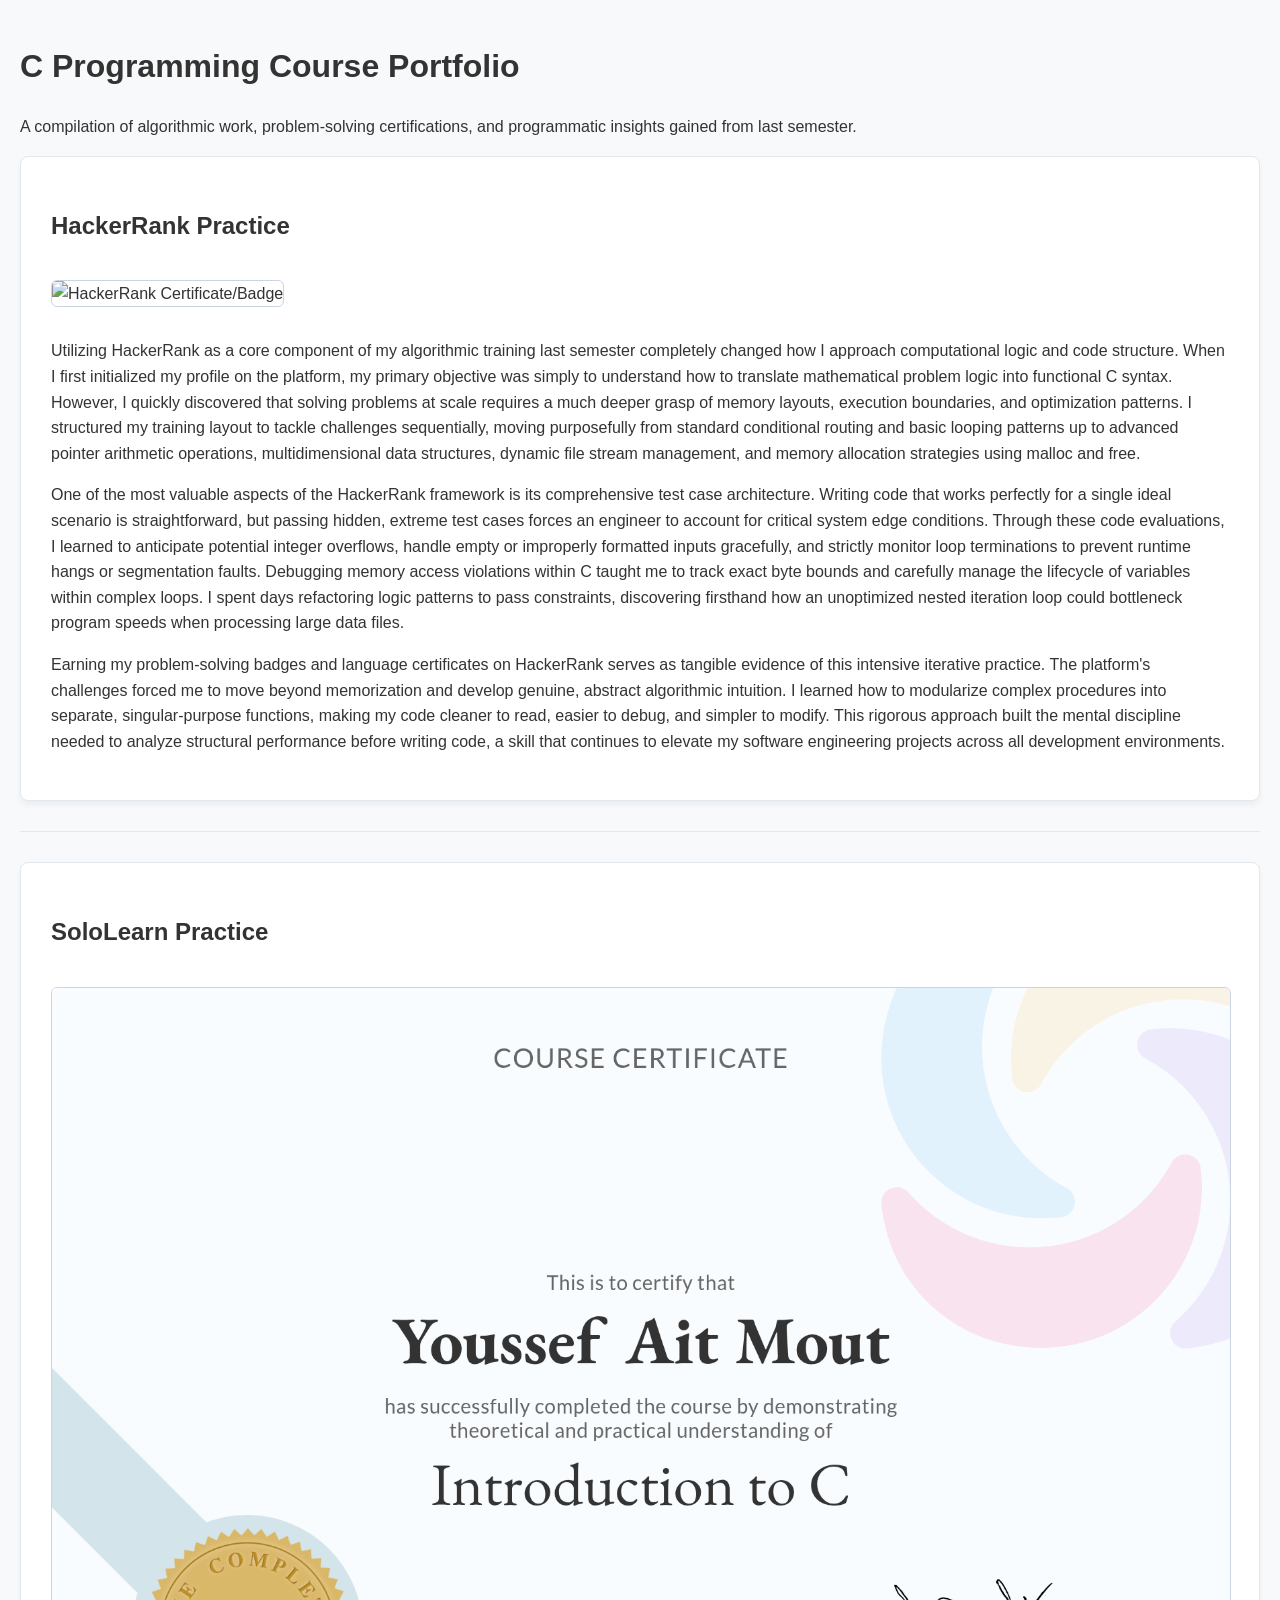
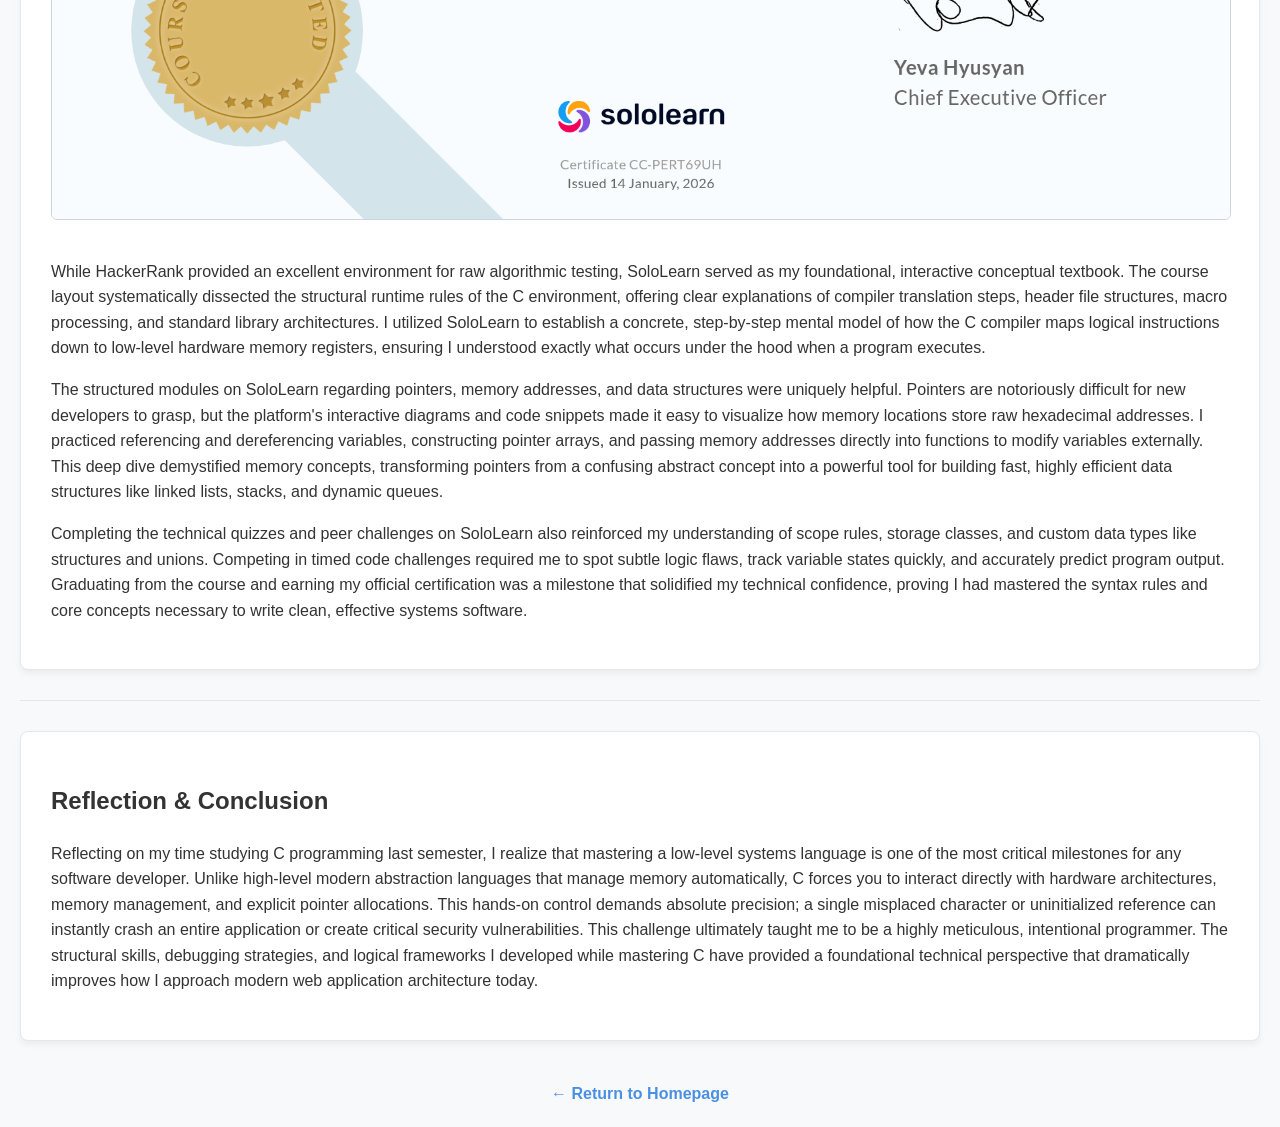
==== workincprogramming.html @ ca88c14c "Update workincprogramming.html" ====
<!DOCTYPE html>
<html lang="en">
<head>
    <meta charset="UTF-8">
    <meta name="viewport" content="width=device-width, initial-scale=1.0">
    <title>C Programming Achievements</title>
    <link rel="stylesheet" href="style.css">
</head>
<body>

    <header class="page-header">
        <h1>C Programming Course Portfolio</h1>
        <p>A compilation of algorithmic work, problem-solving certifications, and programmatic insights gained from last semester.</p>
    </header>

    <section class="c-section">
        <h2>HackerRank Practice</h2>
        <div class="badge-container">
            <img src="images/hackerrank-cert.jpg" alt="HackerRank Certificate/Badge" class="cert-img">
        </div>
        <p>Utilizing HackerRank as a core component of my algorithmic training last semester completely changed how I approach computational logic and code structure. When I first initialized my profile on the platform, my primary objective was simply to understand how to translate mathematical problem logic into functional C syntax. However, I quickly discovered that solving problems at scale requires a much deeper grasp of memory layouts, execution boundaries, and optimization patterns. I structured my training layout to tackle challenges sequentially, moving purposefully from standard conditional routing and basic looping patterns up to advanced pointer arithmetic operations, multidimensional data structures, dynamic file stream management, and memory allocation strategies using malloc and free.</p>
        
        <p>One of the most valuable aspects of the HackerRank framework is its comprehensive test case architecture. Writing code that works perfectly for a single ideal scenario is straightforward, but passing hidden, extreme test cases forces an engineer to account for critical system edge conditions. Through these code evaluations, I learned to anticipate potential integer overflows, handle empty or improperly formatted inputs gracefully, and strictly monitor loop terminations to prevent runtime hangs or segmentation faults. Debugging memory access violations within C taught me to track exact byte bounds and carefully manage the lifecycle of variables within complex loops. I spent days refactoring logic patterns to pass constraints, discovering firsthand how an unoptimized nested iteration loop could bottleneck program speeds when processing large data files.</p>
        
        <p>Earning my problem-solving badges and language certificates on HackerRank serves as tangible evidence of this intensive iterative practice. The platform's challenges forced me to move beyond memorization and develop genuine, abstract algorithmic intuition. I learned how to modularize complex procedures into separate, singular-purpose functions, making my code cleaner to read, easier to debug, and simpler to modify. This rigorous approach built the mental discipline needed to analyze structural performance before writing code, a skill that continues to elevate my software engineering projects across all development environments.</p>
    </section>

    <hr>

    <section class="c-section">
        <h2>SoloLearn Practice</h2>
        <div class="badge-container">
            <img src="0b287949-46a9-4703-b251-1698bf367032.png" alt="SoloLearn Certificate" class="cert-img">
        </div>
        <p>While HackerRank provided an excellent environment for raw algorithmic testing, SoloLearn served as my foundational, interactive conceptual textbook. The course layout systematically dissected the structural runtime rules of the C environment, offering clear explanations of compiler translation steps, header file structures, macro processing, and standard library architectures. I utilized SoloLearn to establish a concrete, step-by-step mental model of how the C compiler maps logical instructions down to low-level hardware memory registers, ensuring I understood exactly what occurs under the hood when a program executes.</p>
        
        <p>The structured modules on SoloLearn regarding pointers, memory addresses, and data structures were uniquely helpful. Pointers are notoriously difficult for new developers to grasp, but the platform's interactive diagrams and code snippets made it easy to visualize how memory locations store raw hexadecimal addresses. I practiced referencing and dereferencing variables, constructing pointer arrays, and passing memory addresses directly into functions to modify variables externally. This deep dive demystified memory concepts, transforming pointers from a confusing abstract concept into a powerful tool for building fast, highly efficient data structures like linked lists, stacks, and dynamic queues.</p>
        
        <p>Completing the technical quizzes and peer challenges on SoloLearn also reinforced my understanding of scope rules, storage classes, and custom data types like structures and unions. Competing in timed code challenges required me to spot subtle logic flaws, track variable states quickly, and accurately predict program output. Graduating from the course and earning my official certification was a milestone that solidified my technical confidence, proving I had mastered the syntax rules and core concepts necessary to write clean, effective systems software.</p>
    </section>

    <hr>

    <section class="c-section">
        <h2>Reflection & Conclusion</h2>
        <p>Reflecting on my time studying C programming last semester, I realize that mastering a low-level systems language is one of the most critical milestones for any software developer. Unlike high-level modern abstraction languages that manage memory automatically, C forces you to interact directly with hardware architectures, memory management, and explicit pointer allocations. This hands-on control demands absolute precision; a single misplaced character or uninitialized reference can instantly crash an entire application or create critical security vulnerabilities. This challenge ultimately taught me to be a highly meticulous, intentional programmer. The structural skills, debugging strategies, and logical frameworks I developed while mastering C have provided a foundational technical perspective that dramatically improves how I approach modern web application architecture today.</p>
    </section>

    <footer class="back-footer">
        <a href="index.html" class="back-link">&larr; Return to Homepage</a>
    </footer>

</body>
</html>
---- style.css ----
/* Rule 1: Global Page Base Reset & Typography */
body {
    font-family: 'Segoe UI', Tahoma, Geneva, Verdana, sans-serif;
    line-height: 1.6;
    background-color: #f8f9fa;
    color: #333333;
    margin: 0;
    padding: 20px;
}

/* Rule 2: Section Block Formatting & Containers */
section {
    background-color: #ffffff;
    border: 1px solid #e2e8f0;
    border-radius: 8px;
    padding: 30px;
    margin-bottom: 25px;
    box-shadow: 0 4px 6px rgba(0, 0, 0, 0.05);
}

/* Rule 3: Profile Header Formatting Grid Layout */
.profile-container {
    display: flex;
    align-items: center;
    gap: 25px;
}

/* Rule 4: Circular Responsive Profile Avatar Styling */
.profile-pic {
    width: 150px;
    height: 150px;
    border-radius: 50%;
    object-fit: cover;
    border: 3px solid #4a90e2;
}

/* Rule 5: Action Button & Anchor Hyperlink Interactivity */
.btn {
    display: inline-block;
    background-color: #4a90e2;
    color: #ffffff;
    text-decoration: none;
    padding: 10px 20px;
    border-radius: 50px;
    font-weight: bold;
    transition: background-color 0.3s ease;
}
.btn:hover {
    background-color: #357abd;
}

/* Rule 6: List Presentation for Web Exercises */
.exercise-list {
    list-style-type: none;
    padding-left: 0;
}
.exercise-list li {
    background: #ffffff;
    margin: 10px 0;
    padding: 15px;
    border-left: 4px solid #4a90e2;
    border-radius: 0 4px 4px 0;
    box-shadow: 0 2px 4px rgba(0,0,0,0.02);
}
.exercise-list a {
    color: #e24a4a;
    font-weight: bold;
    text-decoration: none;
}
.exercise-list a:hover {
    text-decoration: underline;
}

/* Rule 7: C Programming Certificate Display Responsive Elements */
.cert-img {
    max-width: 100%;
    height: auto;
    border: 1px solid #cbd5e1;
    border-radius: 6px;
    margin: 15px 0;
}

/* Rule 8: Global Horizontal Break Divider Styling */
hr {
    border: 0;
    height: 1px;
    background: #e2e8f0;
    margin: 30px 0;
}

/* Rule 9: Sticky Navigation Back Footer Control Elements */
.back-footer {
    margin-top: 40px;
    text-align: center;
}
.back-link {
    color: #4a90e2;
    text-decoration: none;
    font-weight: bold;
}
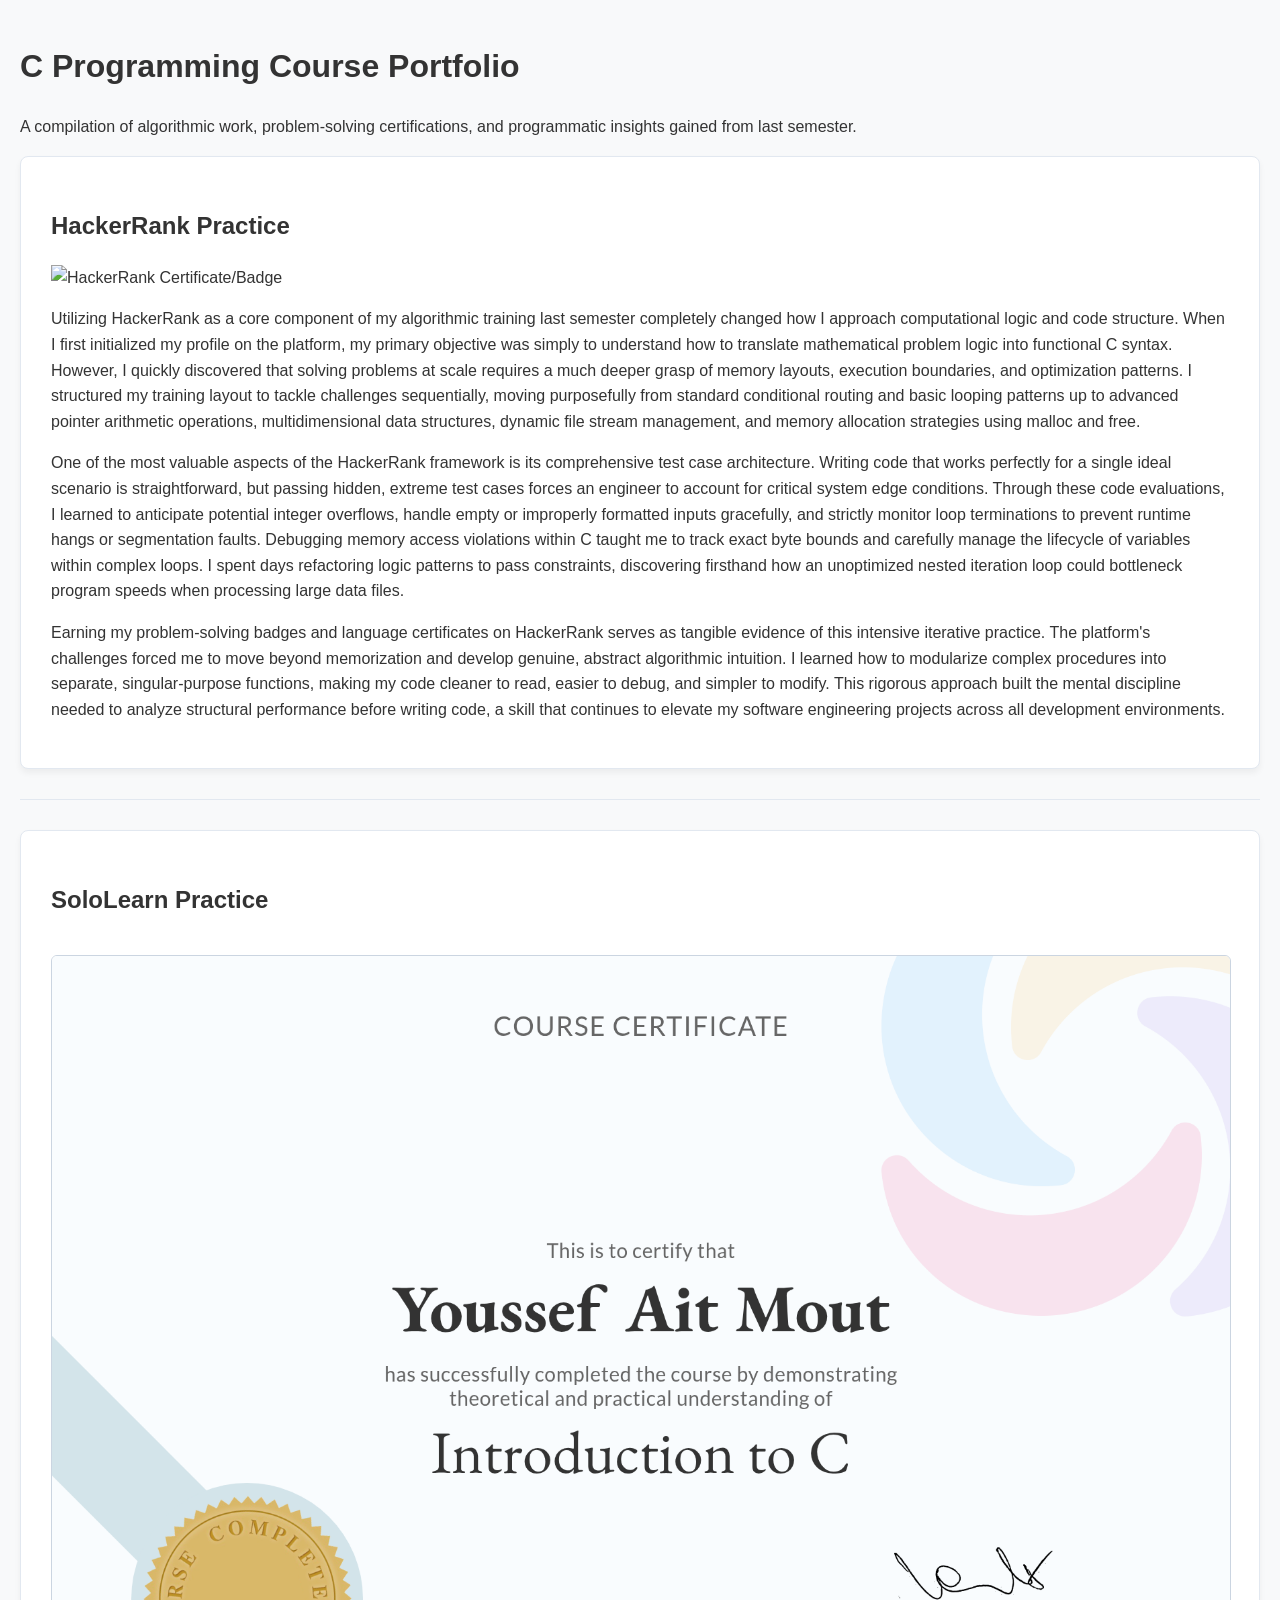
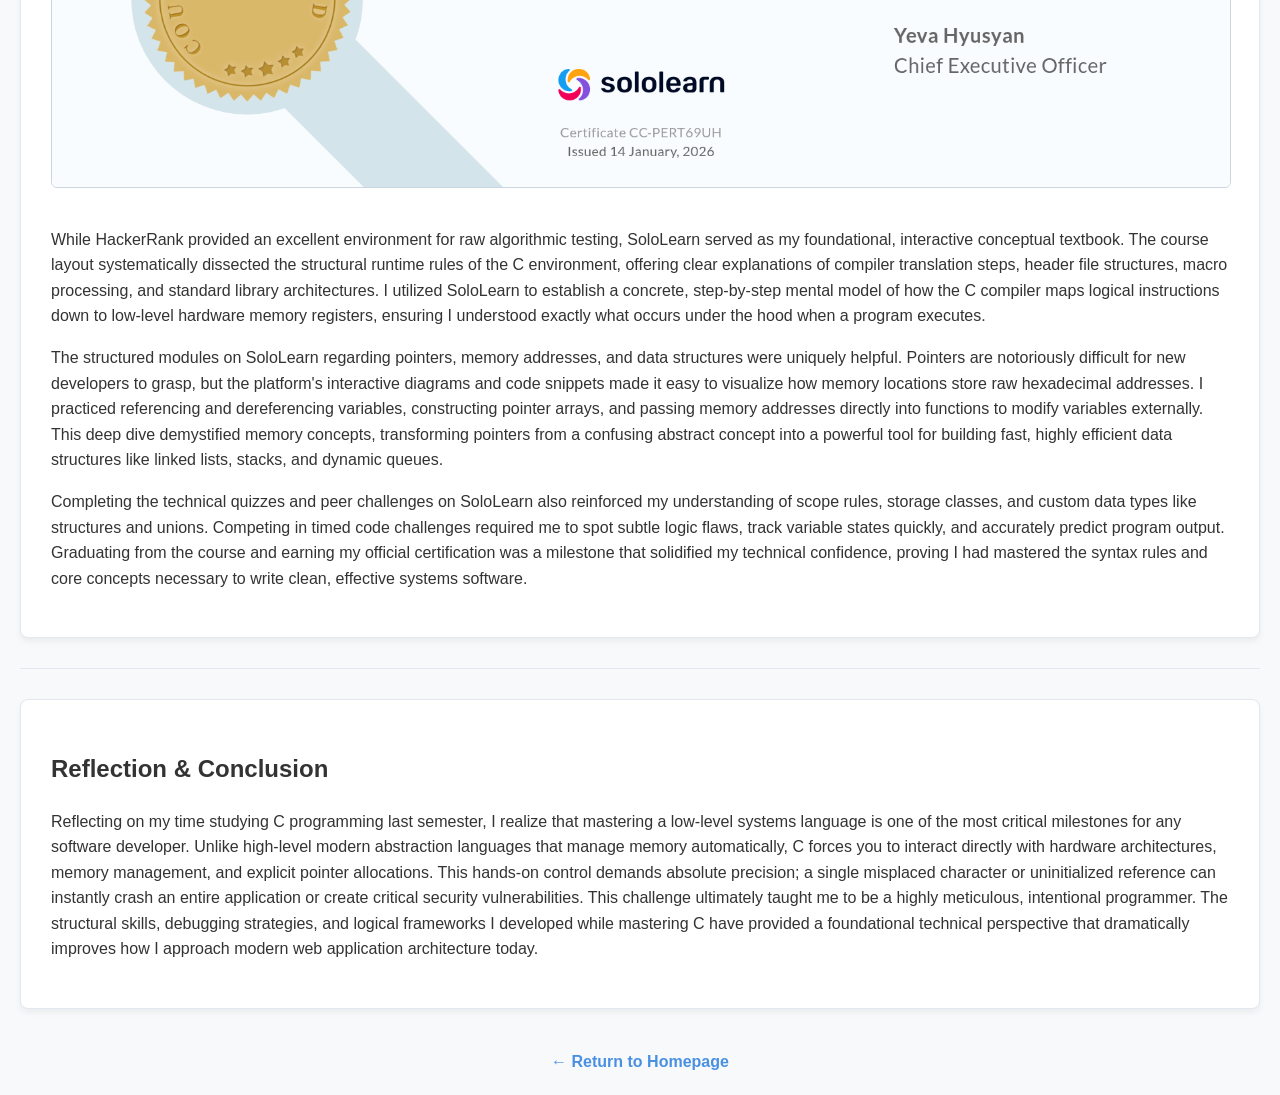
==== commit 1f4739d7: "Update workincprogramming.html" ====
--- a/workincprogramming.html
+++ b/workincprogramming.html
@@ -16,7 +16,7 @@
     <section class="c-section">
         <h2>HackerRank Practice</h2>
         <div class="badge-container">
-            <img src="images/hackerrank-cert.jpg" alt="HackerRank Certificate/Badge" class="cert-img">
+            <img src="images/hackerrank-cert.jpg" alt="HackerRank Certificate/Badge" width="300">
         </div>
         <p>Utilizing HackerRank as a core component of my algorithmic training last semester completely changed how I approach computational logic and code structure. When I first initialized my profile on the platform, my primary objective was simply to understand how to translate mathematical problem logic into functional C syntax. However, I quickly discovered that solving problems at scale requires a much deeper grasp of memory layouts, execution boundaries, and optimization patterns. I structured my training layout to tackle challenges sequentially, moving purposefully from standard conditional routing and basic looping patterns up to advanced pointer arithmetic operations, multidimensional data structures, dynamic file stream management, and memory allocation strategies using malloc and free.</p>
         
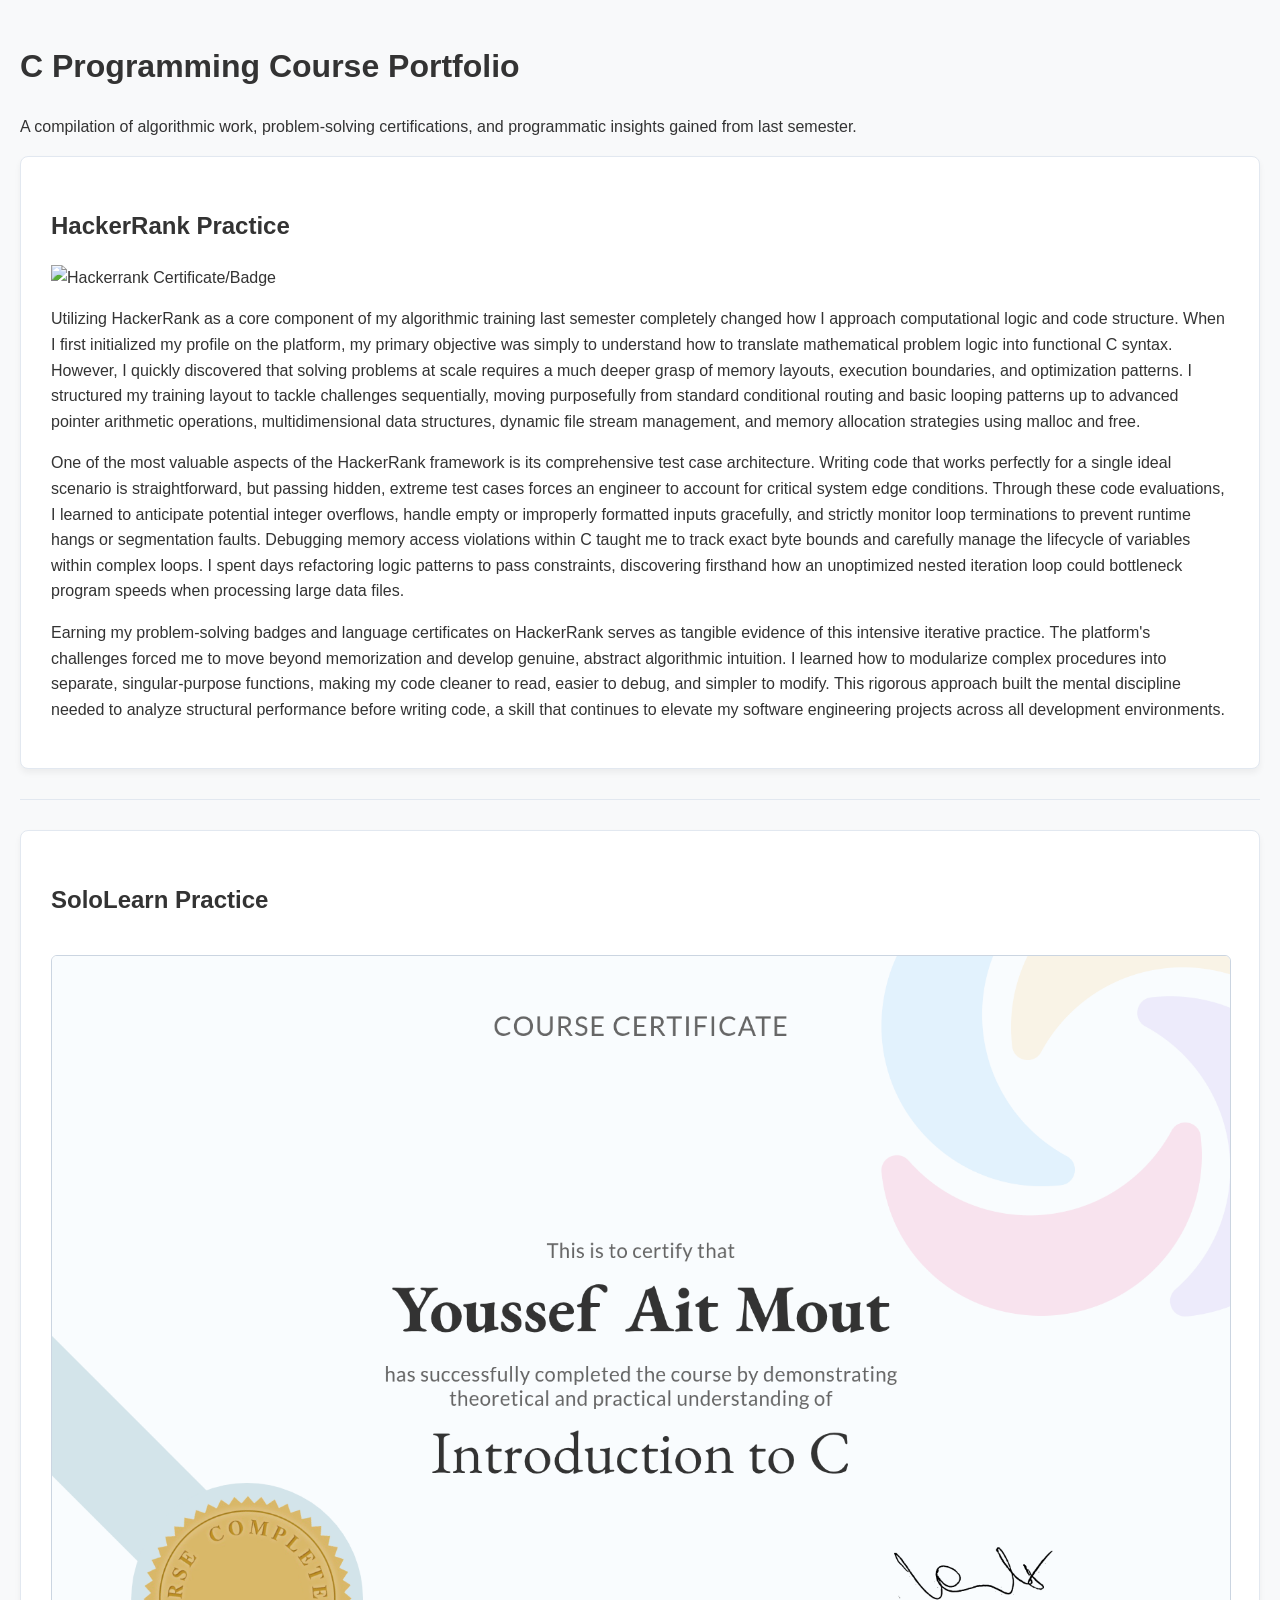
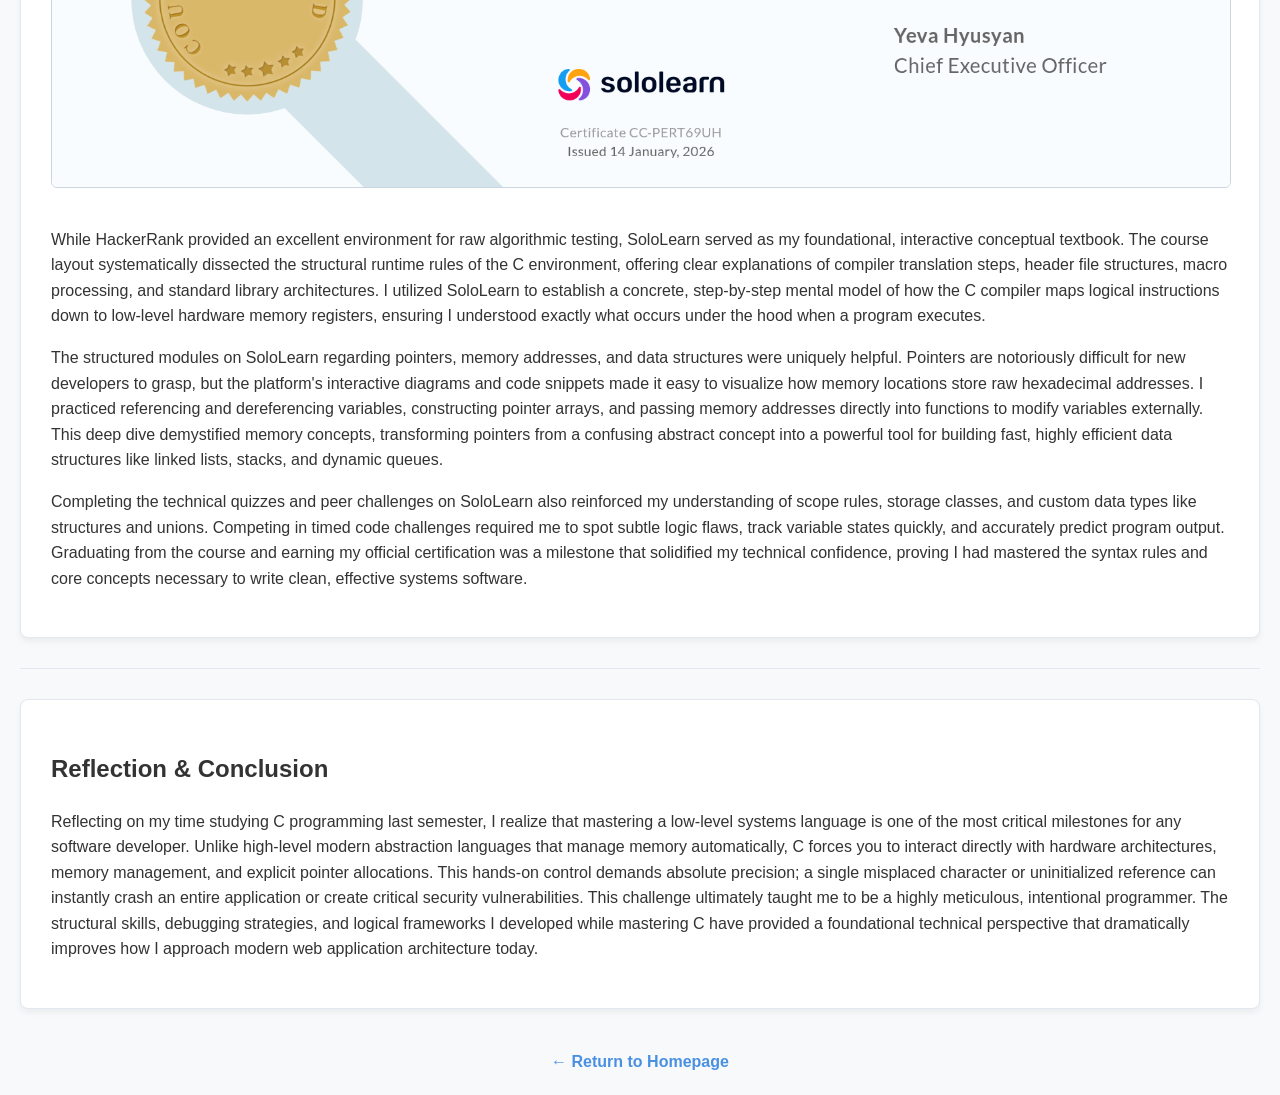
==== commit f1fcb731: "Fix typo in HackerRank badge alt text" ====
--- a/workincprogramming.html
+++ b/workincprogramming.html
@@ -16,7 +16,7 @@
     <section class="c-section">
         <h2>HackerRank Practice</h2>
         <div class="badge-container">
-            <img src="images/hackerrank-cert.jpg" alt="HackerRank Certificate/Badge" width="300">
+            <img src="images/hackerrank.jpg" alt="Hackerrank Certificate/Badge" width="300">
         </div>
         <p>Utilizing HackerRank as a core component of my algorithmic training last semester completely changed how I approach computational logic and code structure. When I first initialized my profile on the platform, my primary objective was simply to understand how to translate mathematical problem logic into functional C syntax. However, I quickly discovered that solving problems at scale requires a much deeper grasp of memory layouts, execution boundaries, and optimization patterns. I structured my training layout to tackle challenges sequentially, moving purposefully from standard conditional routing and basic looping patterns up to advanced pointer arithmetic operations, multidimensional data structures, dynamic file stream management, and memory allocation strategies using malloc and free.</p>
         
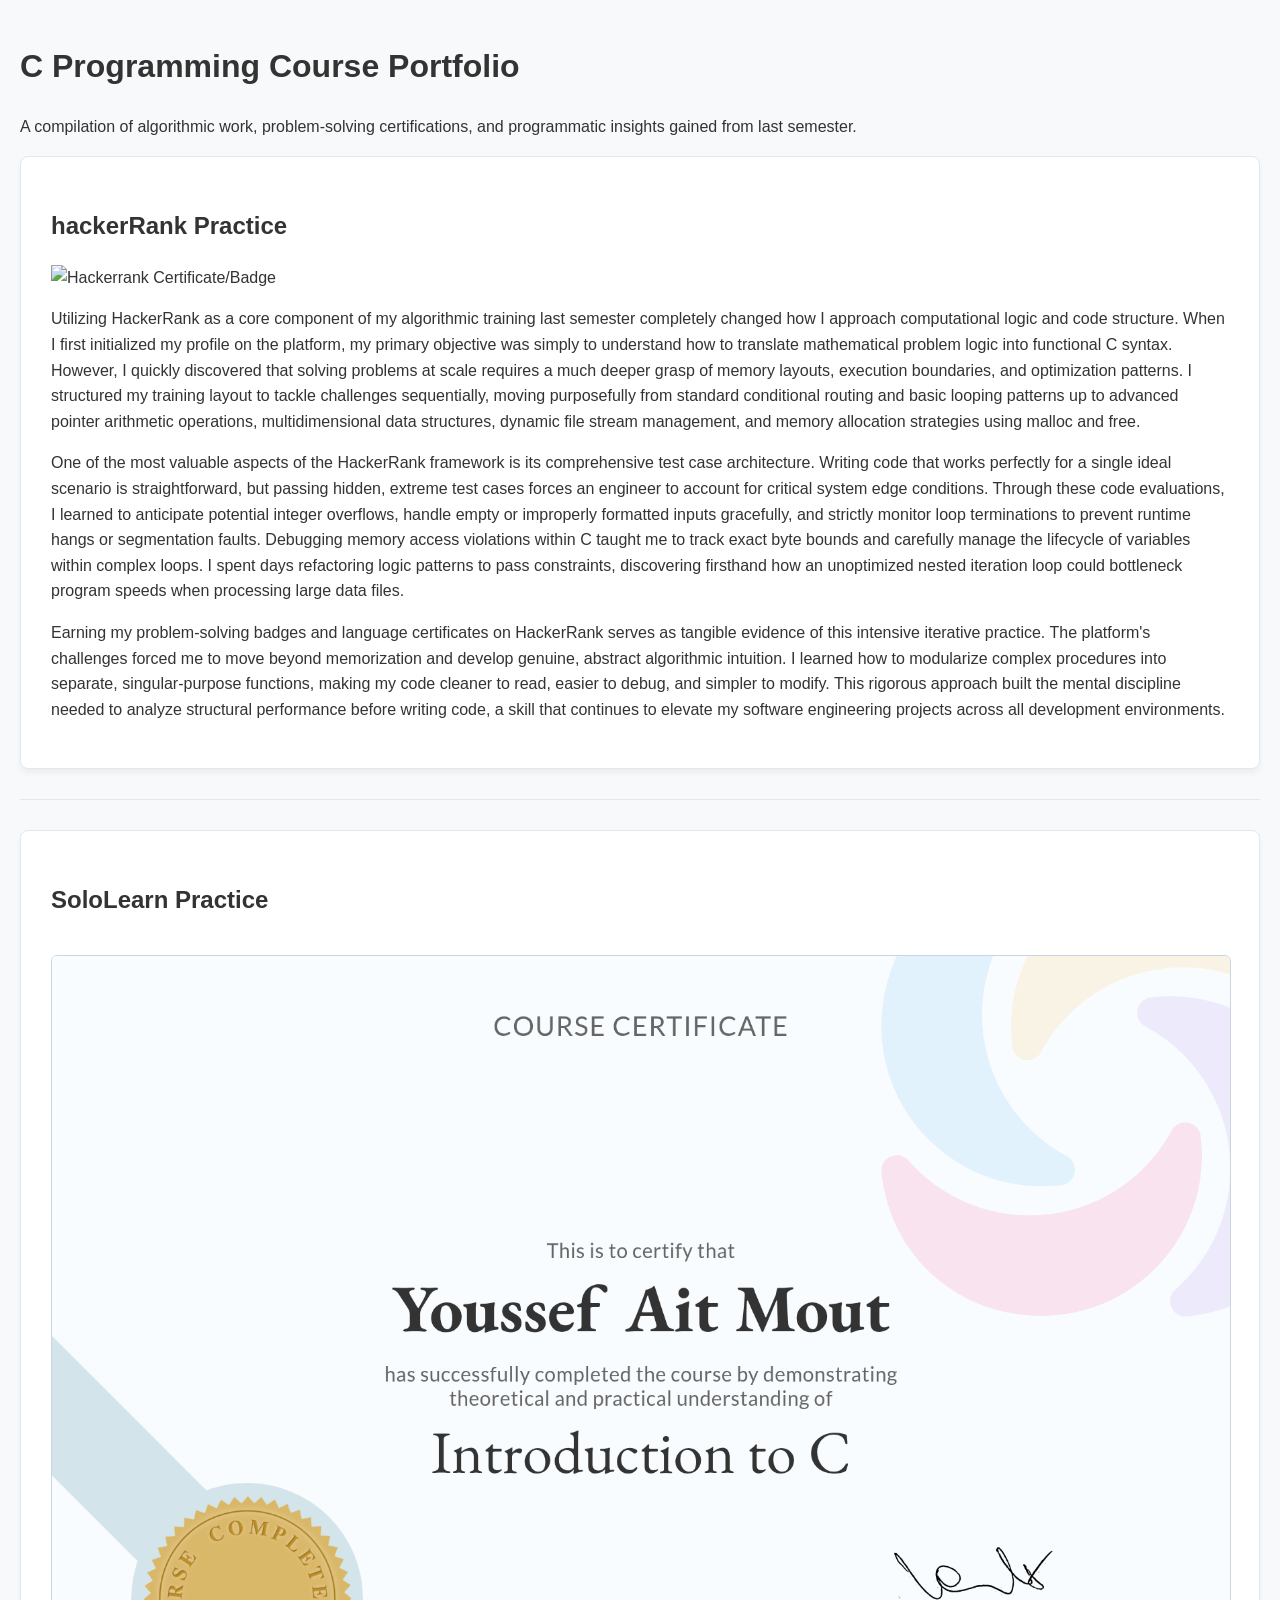
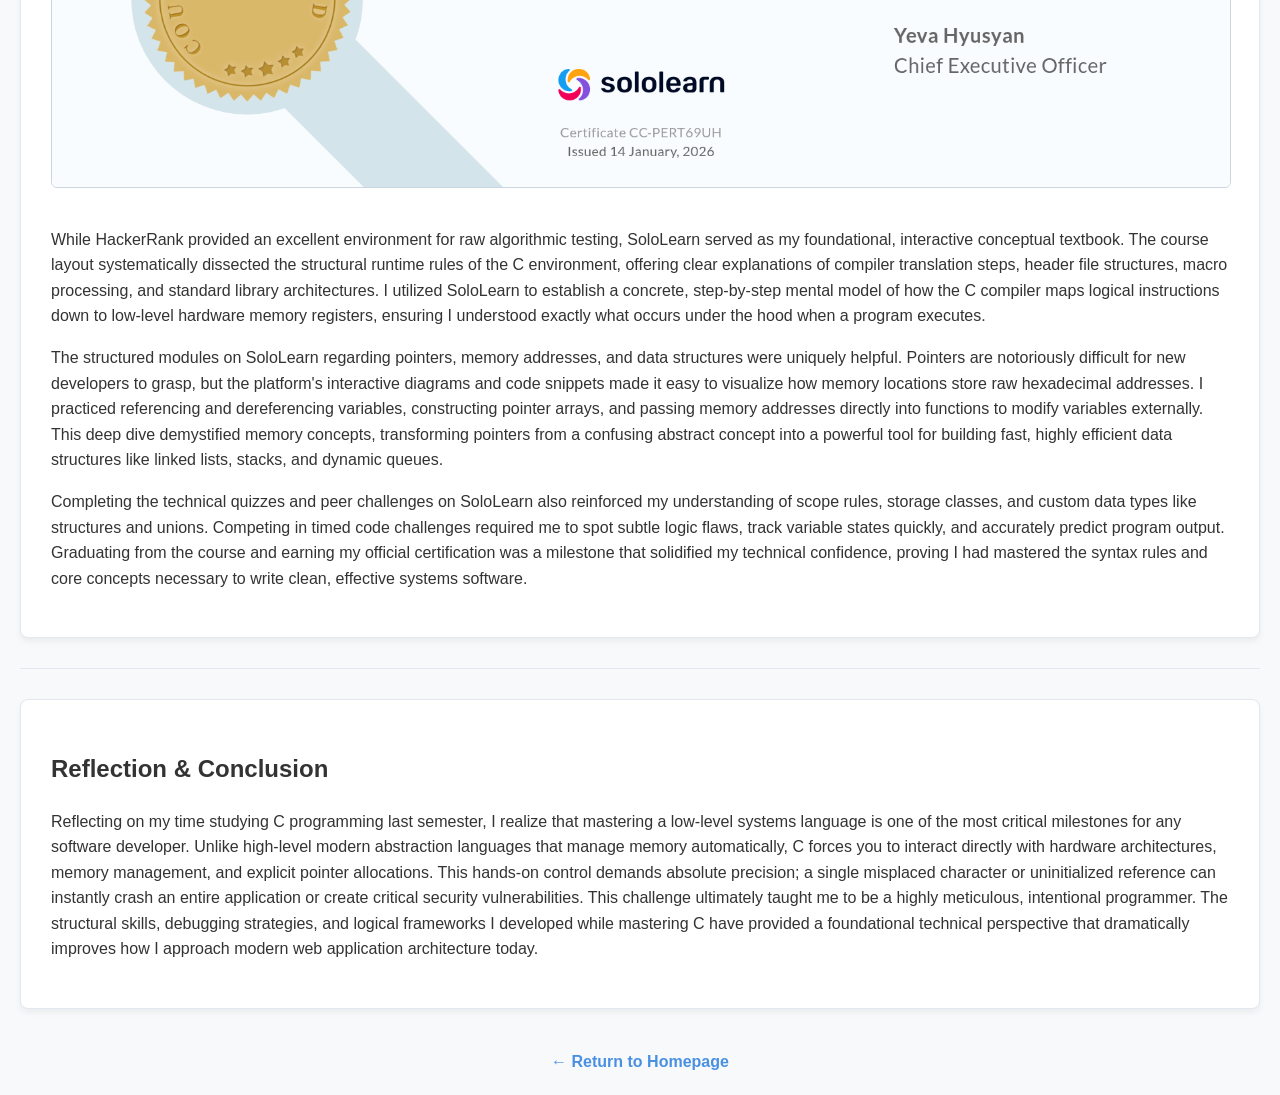
==== commit 9edf36aa: "Fix header casing for HackerRank section" ====
--- a/workincprogramming.html
+++ b/workincprogramming.html
@@ -14,7 +14,7 @@
     </header>
 
     <section class="c-section">
-        <h2>HackerRank Practice</h2>
+        <h2>hackerRank Practice</h2>
         <div class="badge-container">
             <img src="images/hackerrank.jpg" alt="Hackerrank Certificate/Badge" width="300">
         </div>
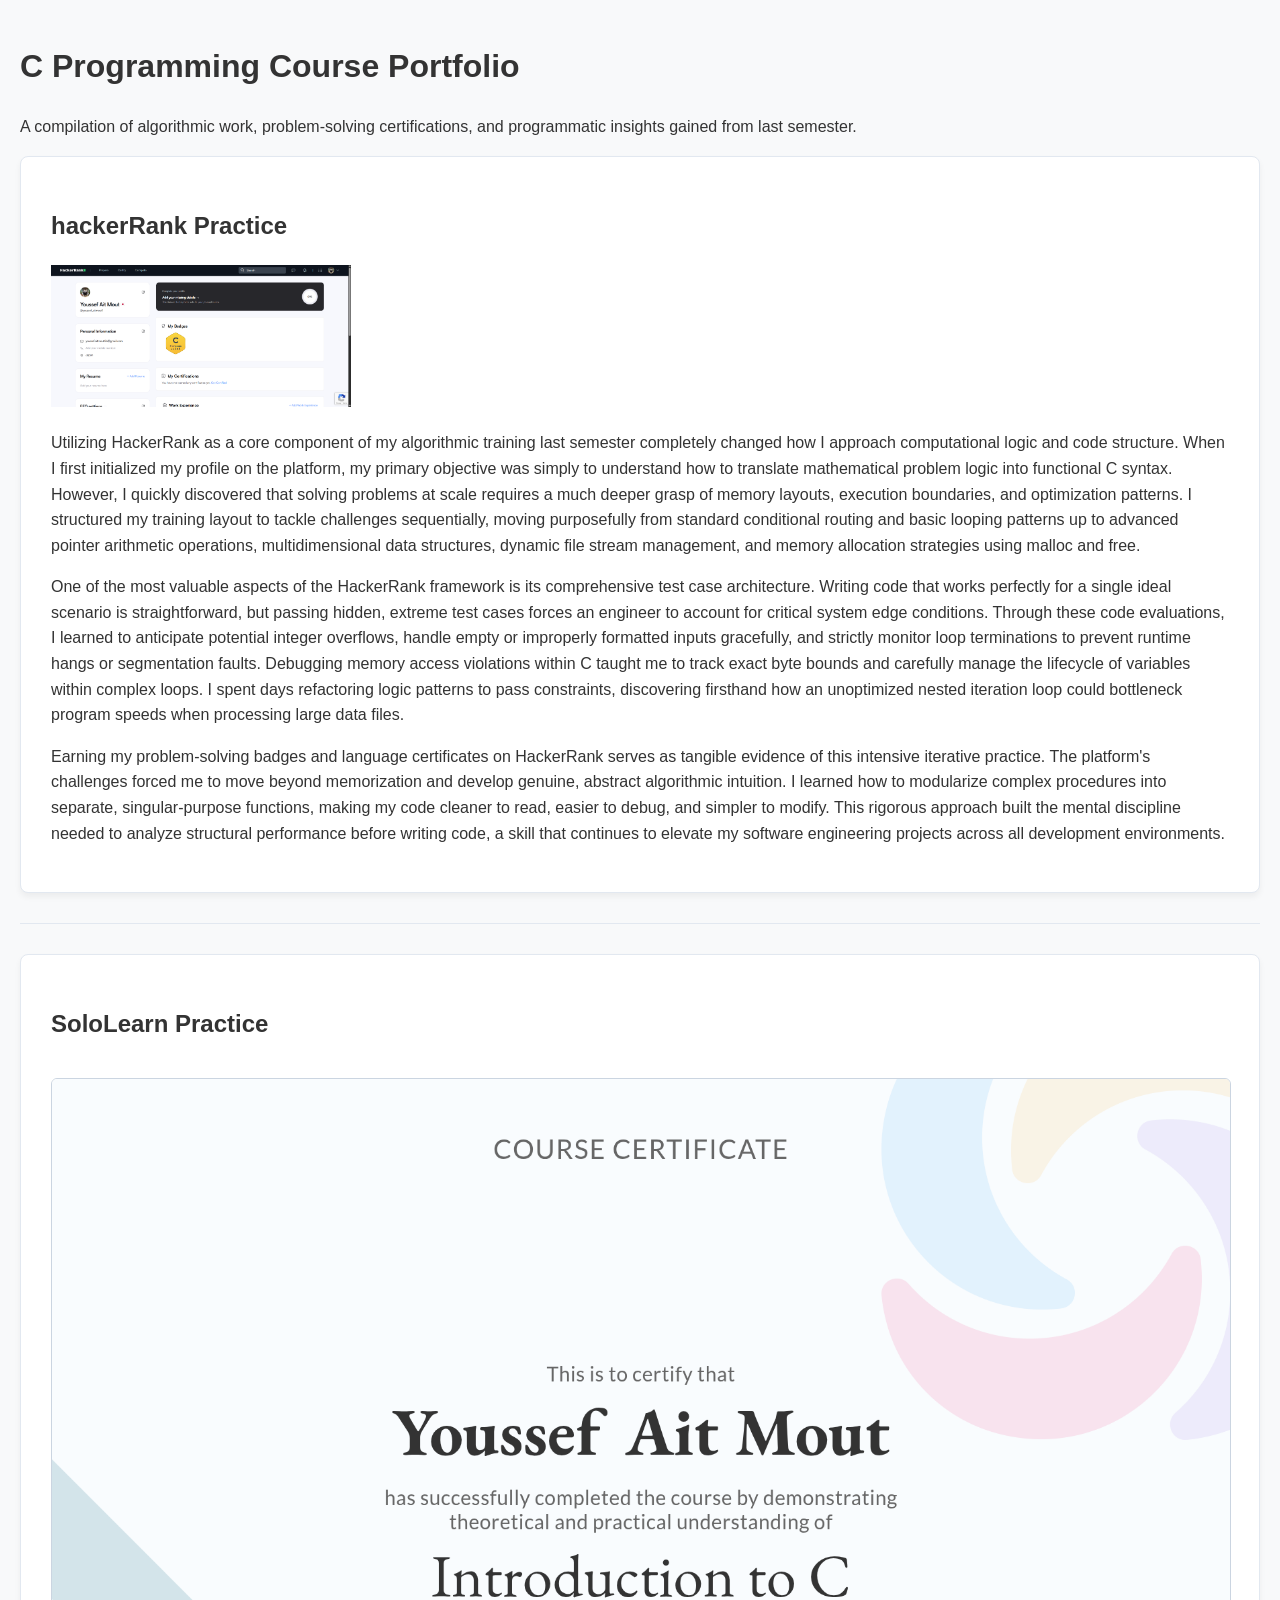
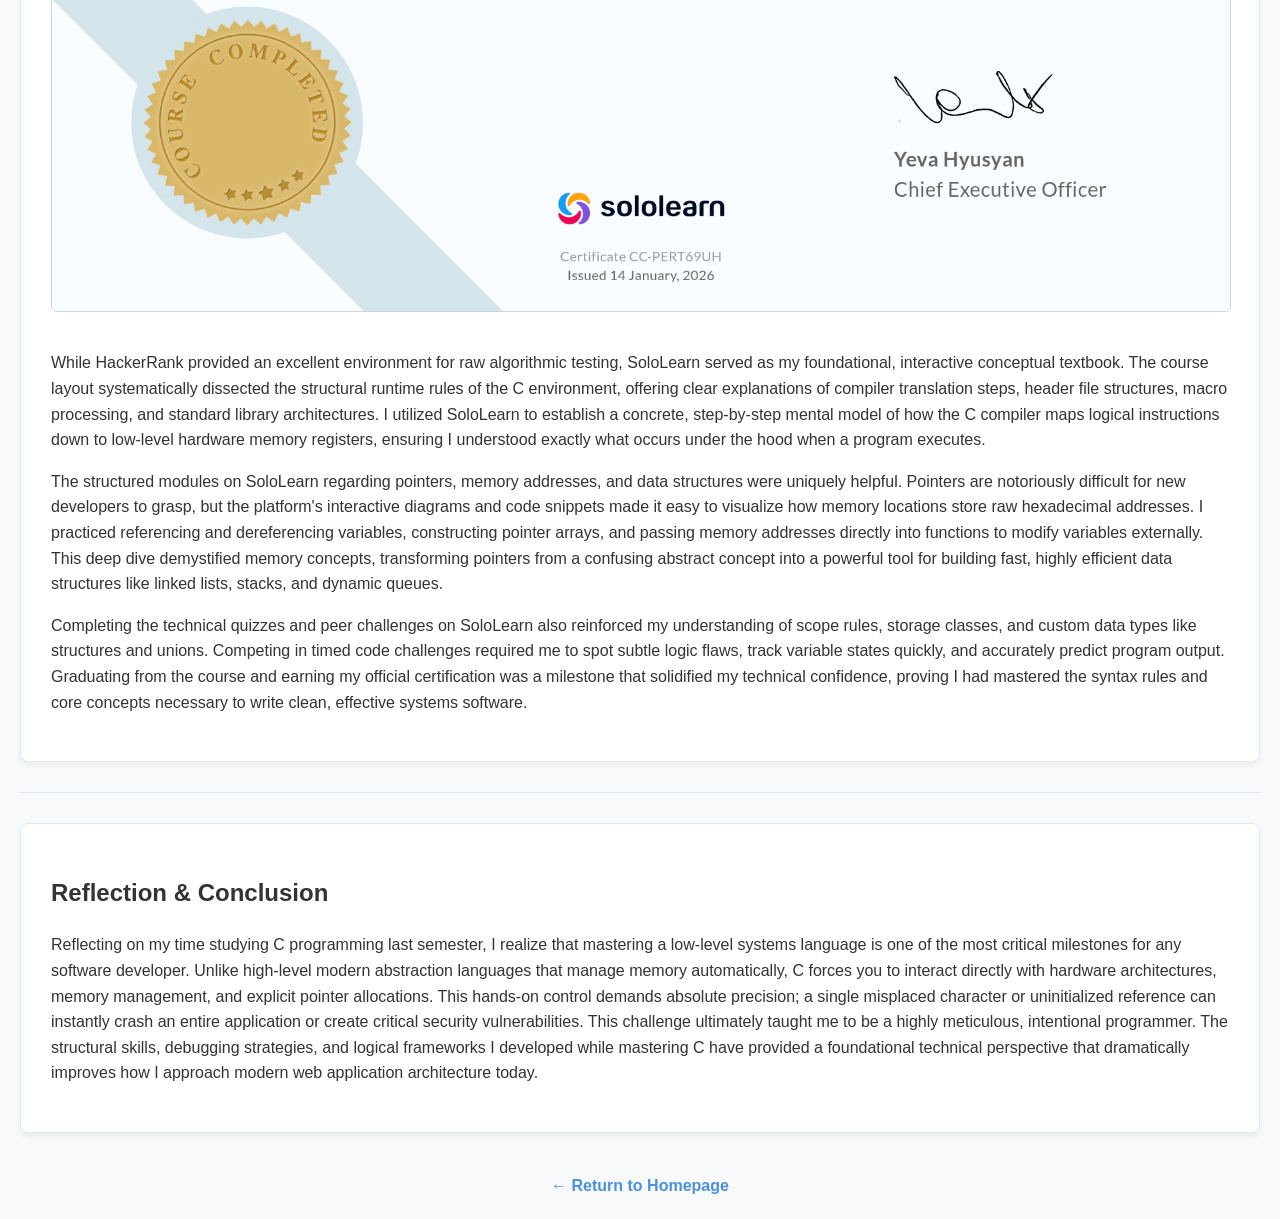
==== commit 2ae24d31: "Fix image source path for HackerRank badge" ====
--- a/workincprogramming.html
+++ b/workincprogramming.html
@@ -16,7 +16,7 @@
     <section class="c-section">
         <h2>hackerRank Practice</h2>
         <div class="badge-container">
-            <img src="images/hackerrank.jpg" alt="Hackerrank Certificate/Badge" width="300">
+            <img src="hackerrank.jpg.png" alt="Hackerrank Certificate/Badge" width="300">
         </div>
         <p>Utilizing HackerRank as a core component of my algorithmic training last semester completely changed how I approach computational logic and code structure. When I first initialized my profile on the platform, my primary objective was simply to understand how to translate mathematical problem logic into functional C syntax. However, I quickly discovered that solving problems at scale requires a much deeper grasp of memory layouts, execution boundaries, and optimization patterns. I structured my training layout to tackle challenges sequentially, moving purposefully from standard conditional routing and basic looping patterns up to advanced pointer arithmetic operations, multidimensional data structures, dynamic file stream management, and memory allocation strategies using malloc and free.</p>
         
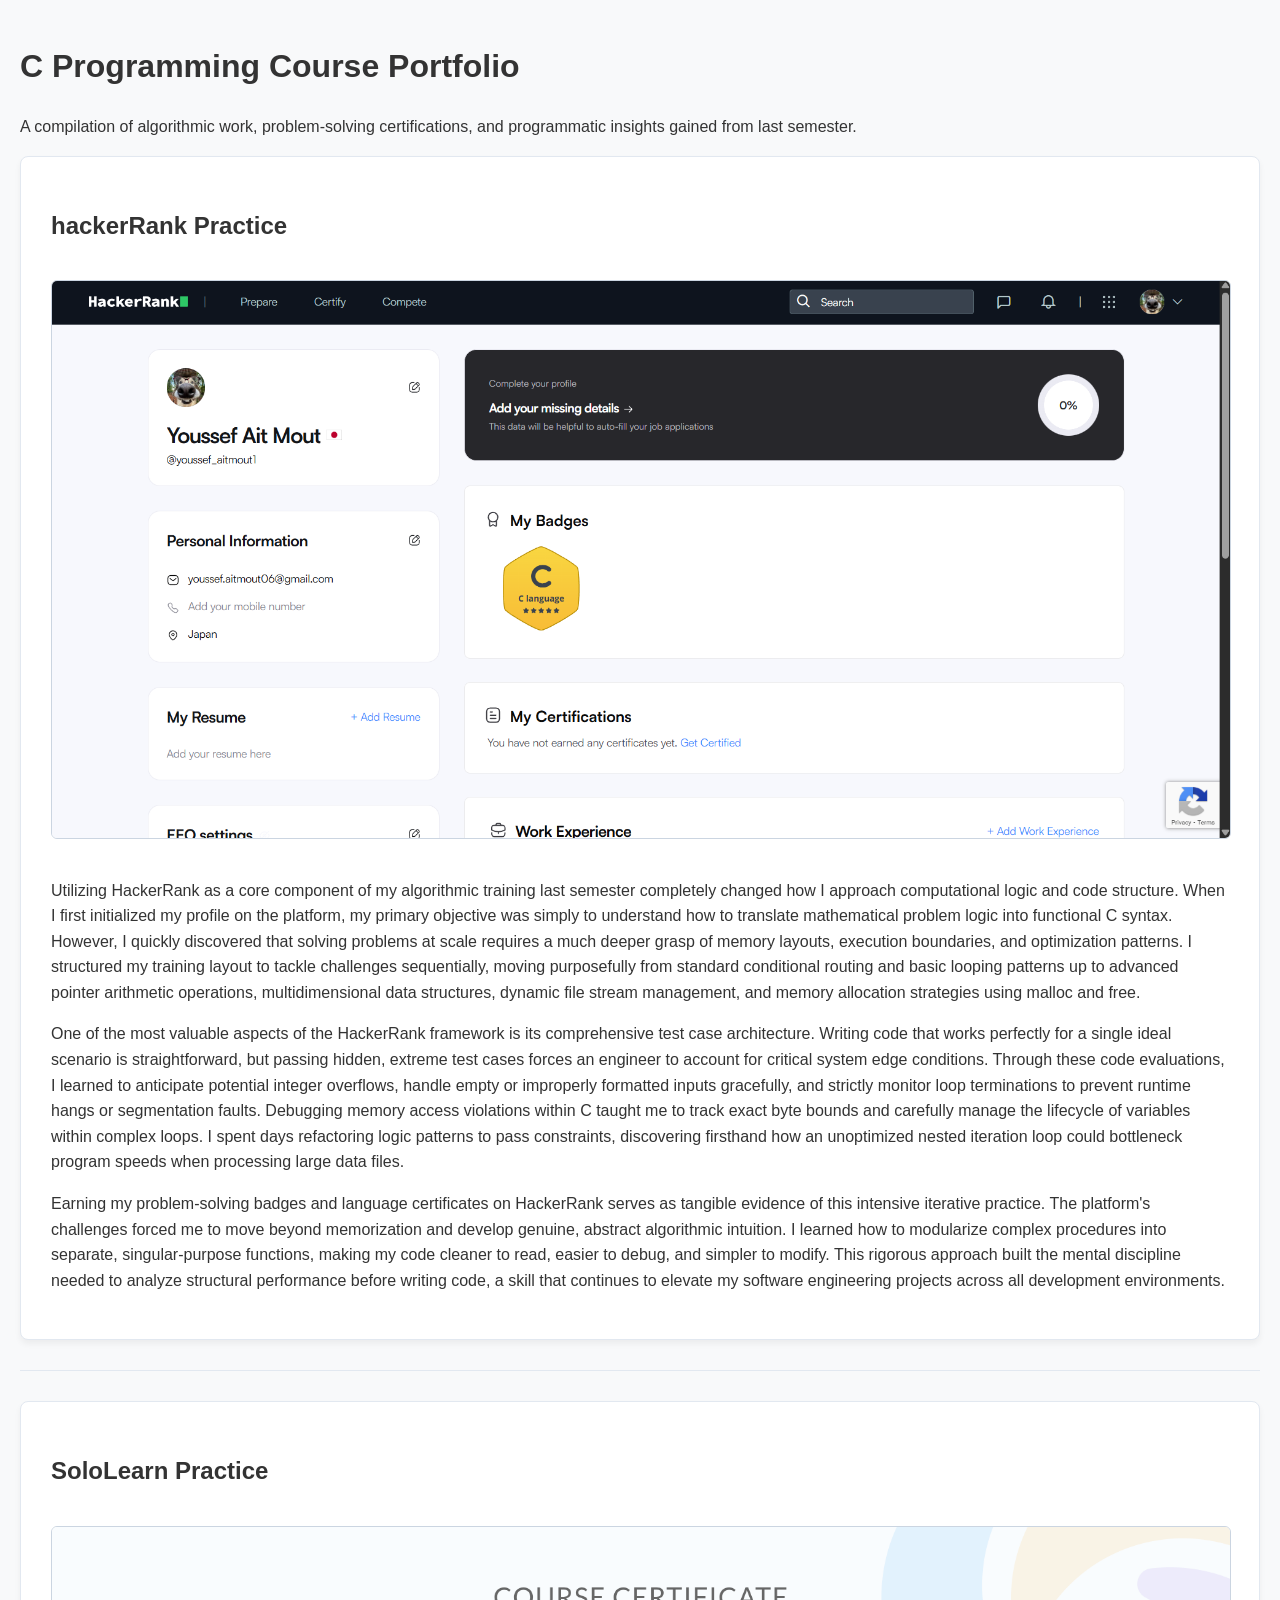
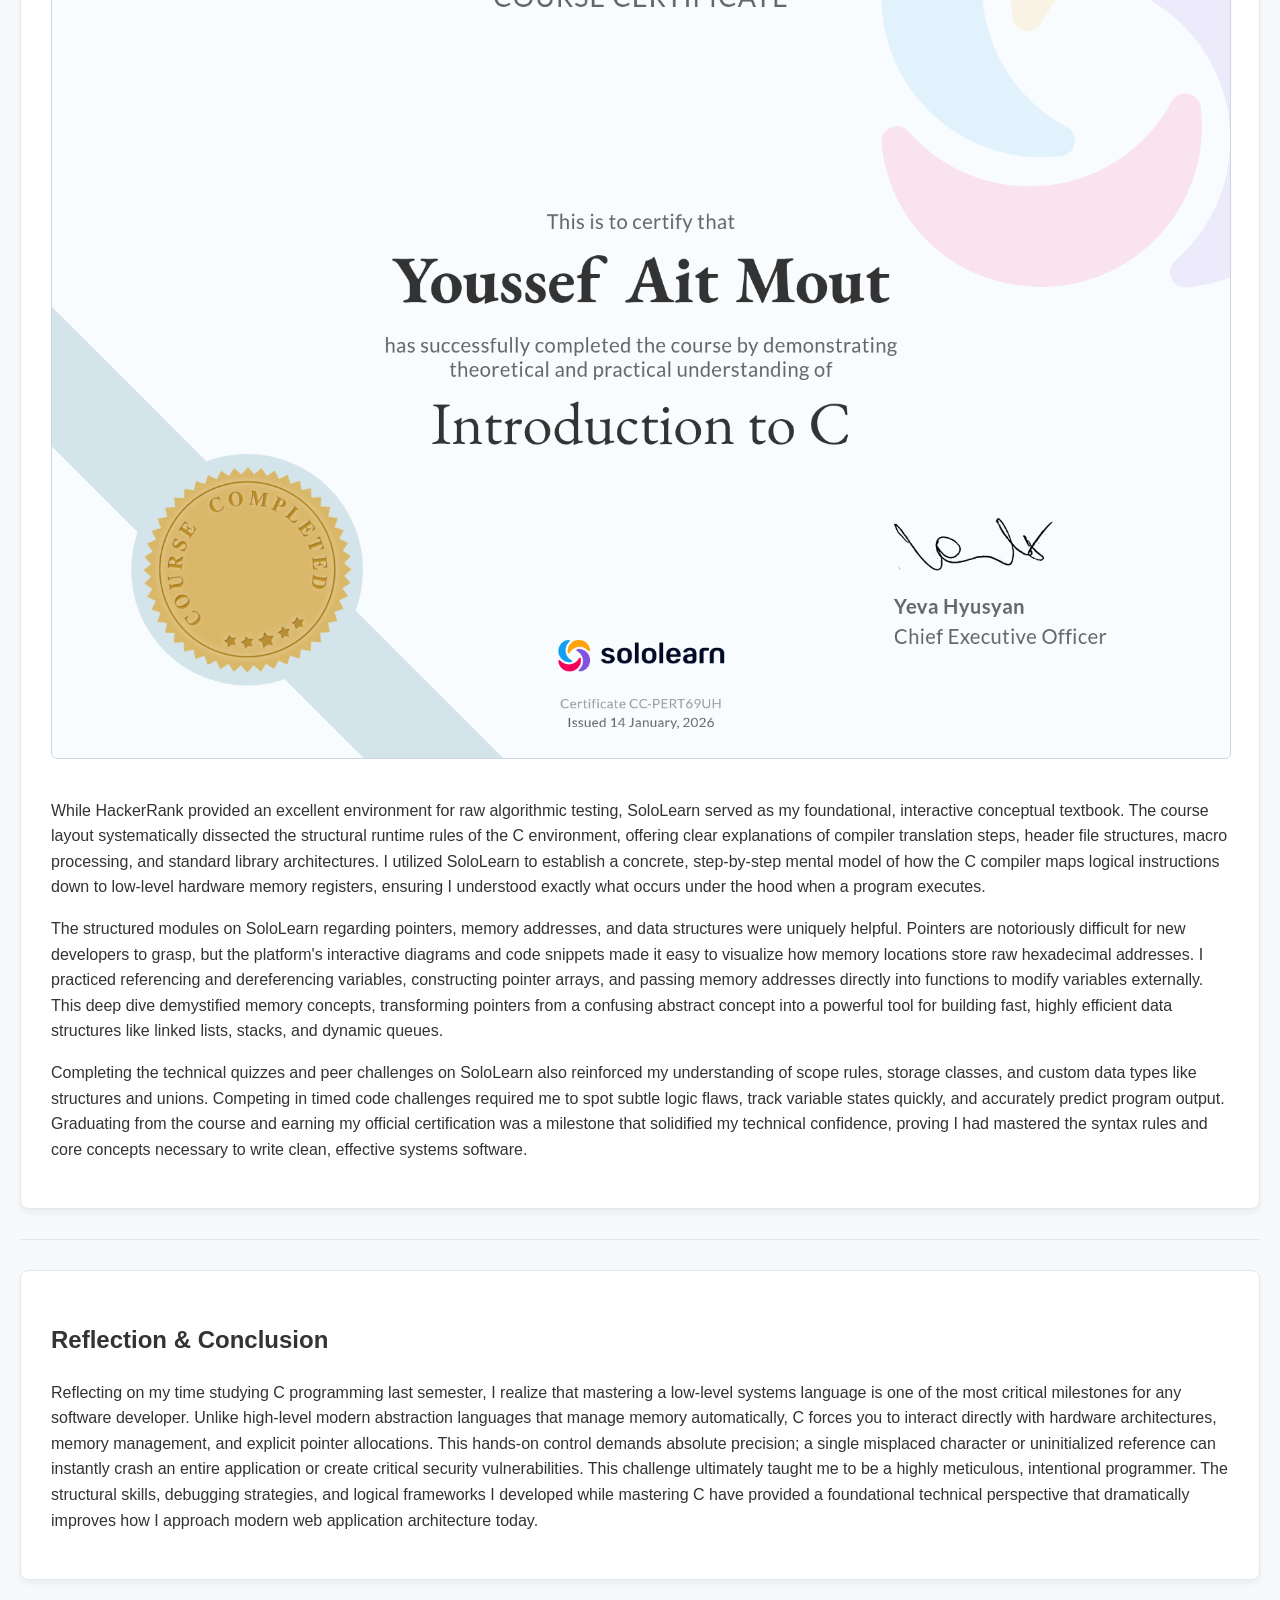
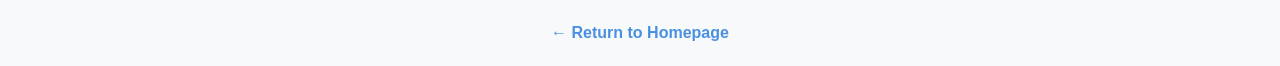
==== commit 7e8faa06: "Add class to HackerRank badge image Updated image element to include a class for styling." ====
--- a/workincprogramming.html
+++ b/workincprogramming.html
@@ -16,7 +16,7 @@
     <section class="c-section">
         <h2>hackerRank Practice</h2>
         <div class="badge-container">
-            <img src="hackerrank.jpg.png" alt="Hackerrank Certificate/Badge" width="300">
+            <img src="hackerrank.jpg.png" alt="Hackerrank Certificate/Badge" class="cert-img">
         </div>
         <p>Utilizing HackerRank as a core component of my algorithmic training last semester completely changed how I approach computational logic and code structure. When I first initialized my profile on the platform, my primary objective was simply to understand how to translate mathematical problem logic into functional C syntax. However, I quickly discovered that solving problems at scale requires a much deeper grasp of memory layouts, execution boundaries, and optimization patterns. I structured my training layout to tackle challenges sequentially, moving purposefully from standard conditional routing and basic looping patterns up to advanced pointer arithmetic operations, multidimensional data structures, dynamic file stream management, and memory allocation strategies using malloc and free.</p>
         
